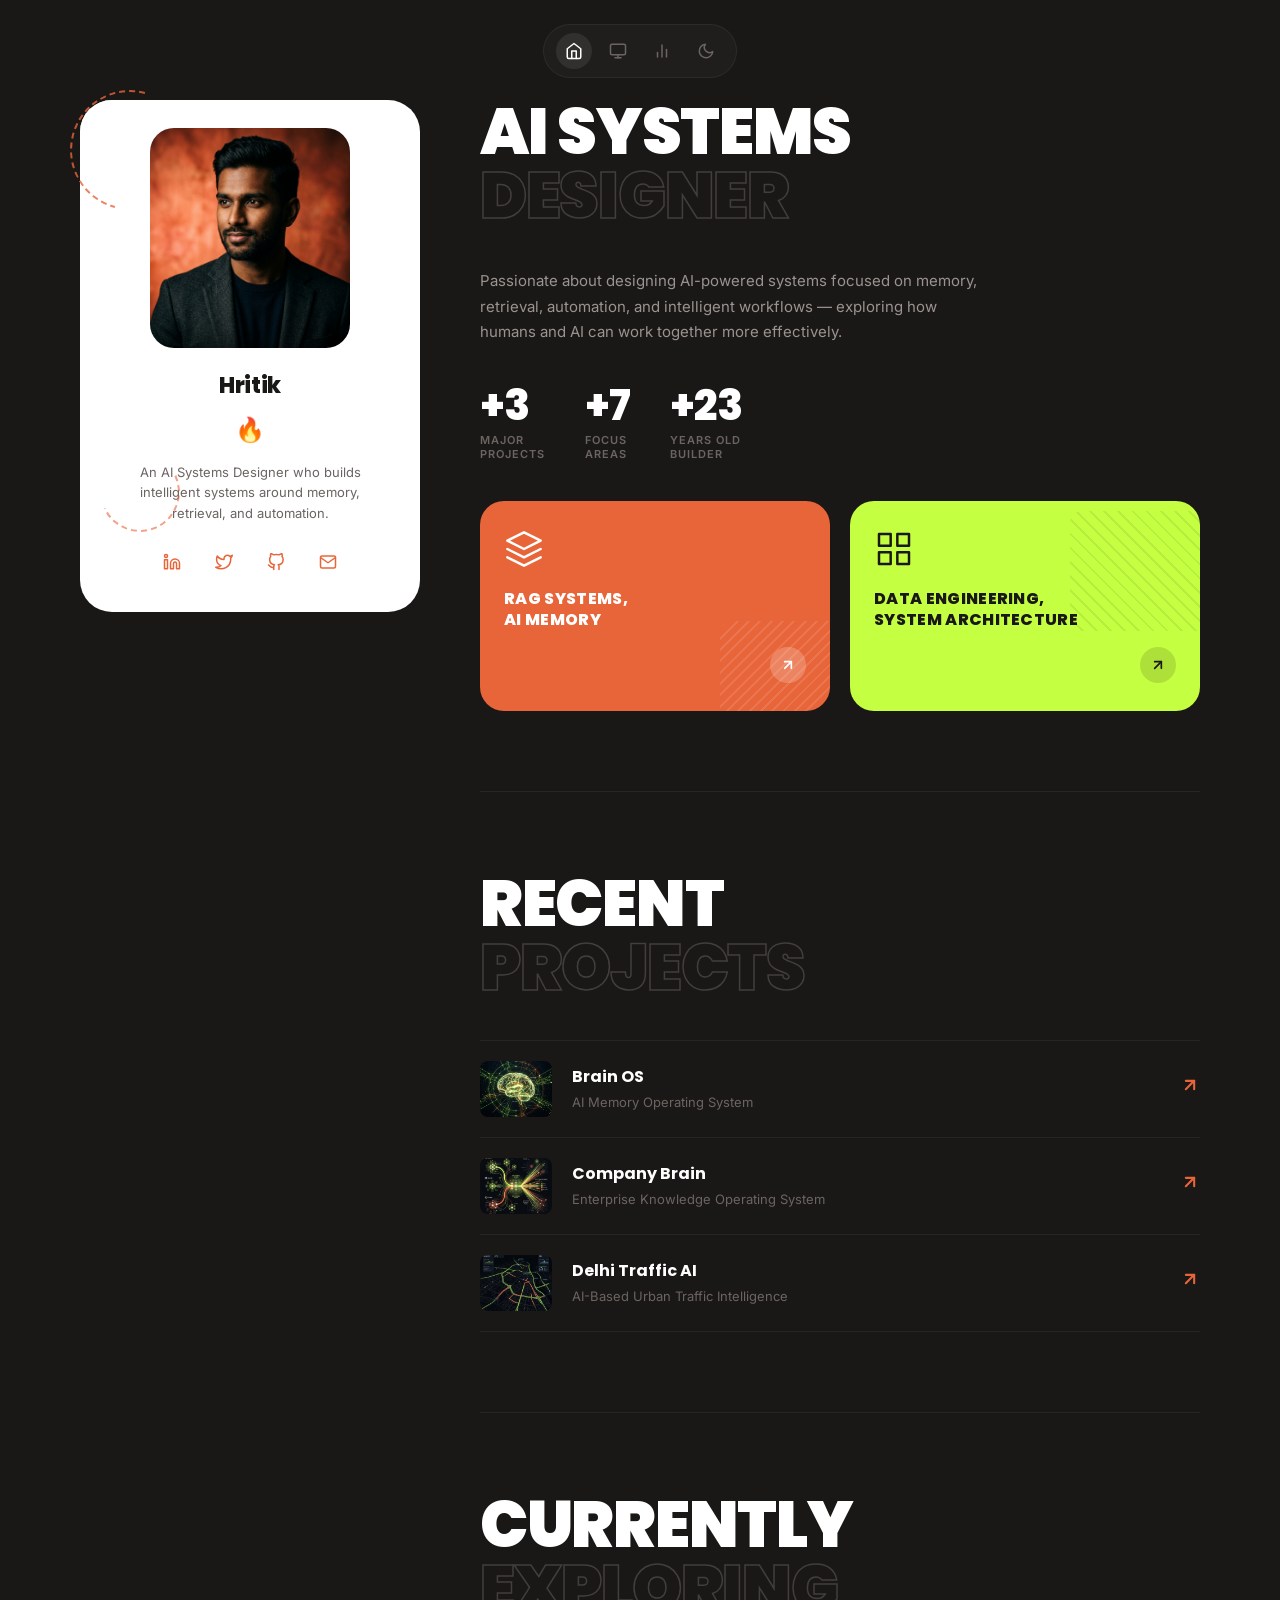
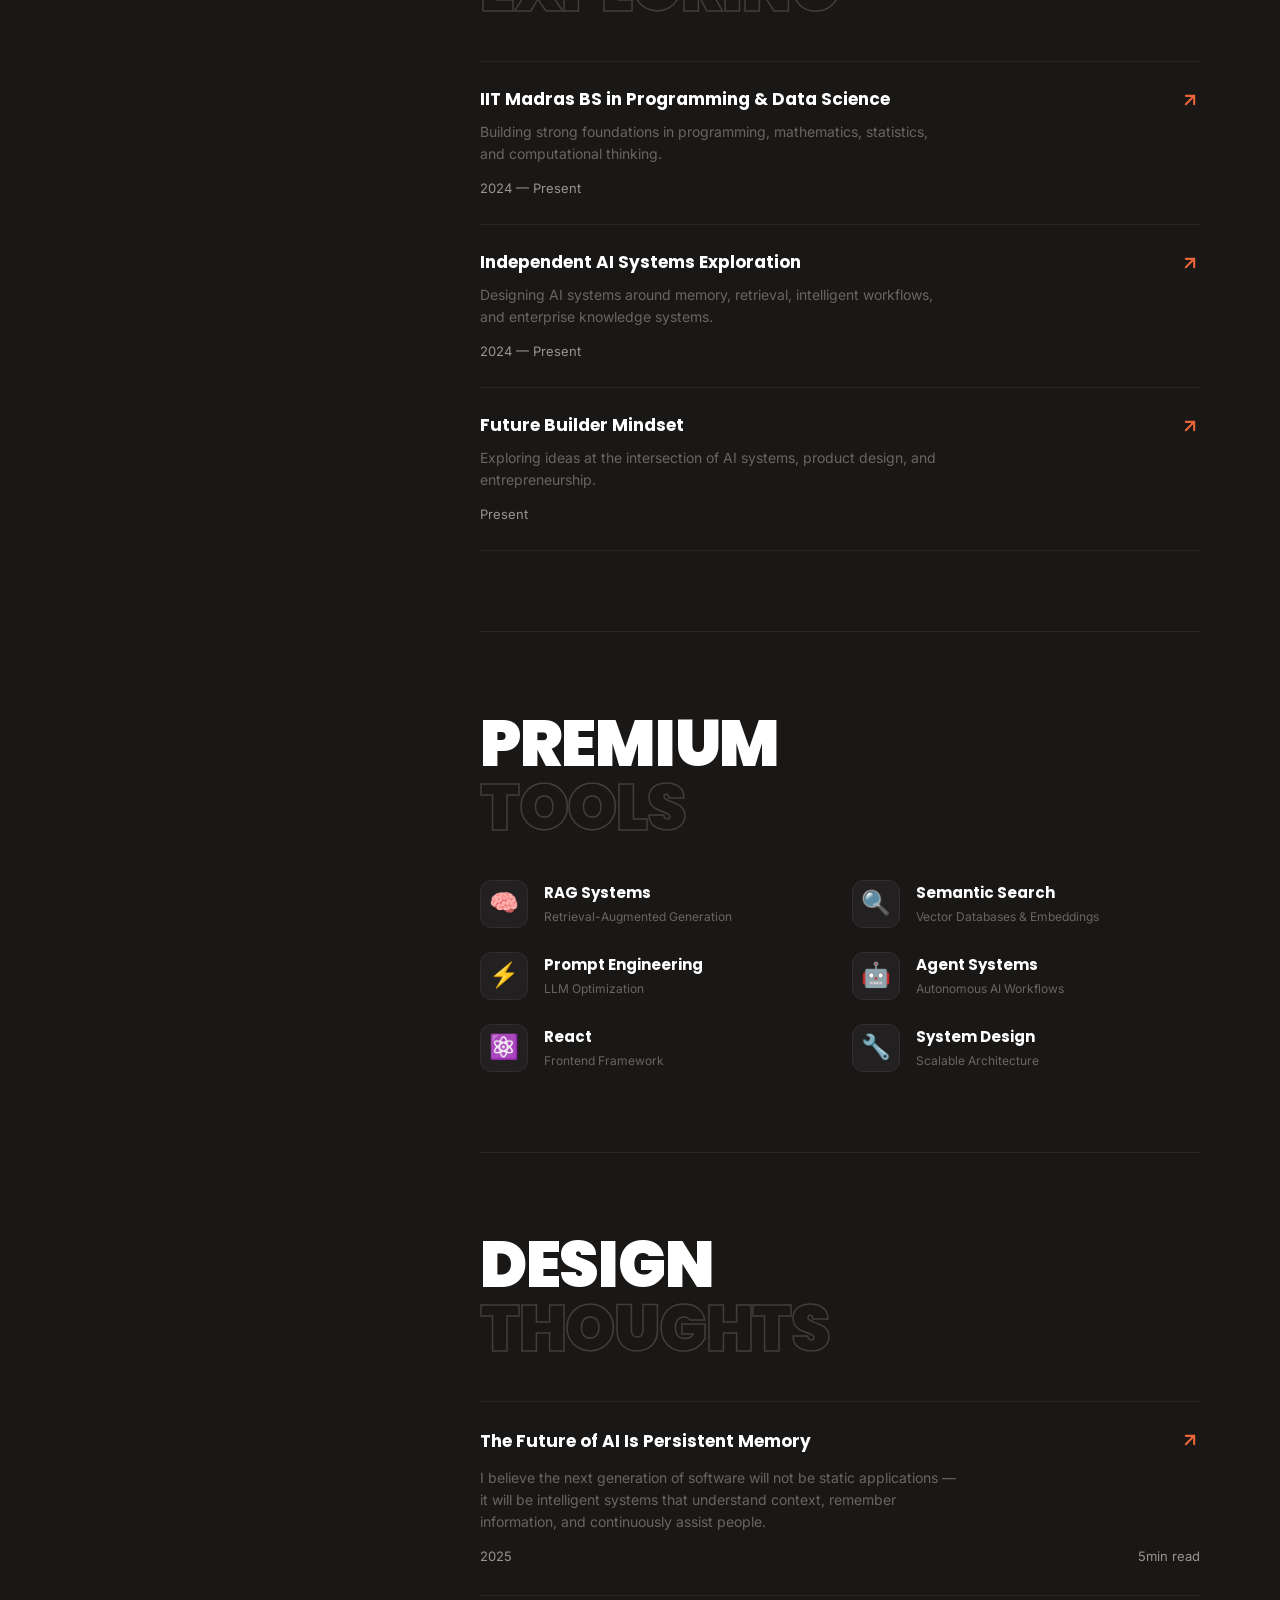
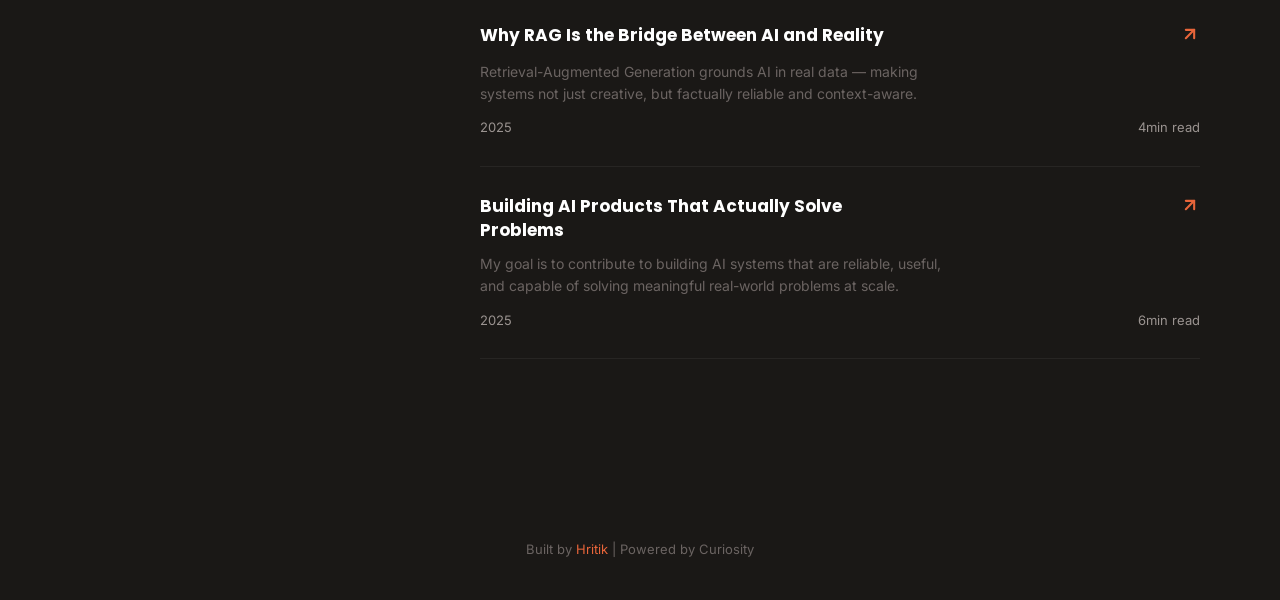
==== index.html @ 64eb112d "initial commit: Sawad-style single-page portfolio with dynamic dual-theme and full responsive contro" ====
<!DOCTYPE html>
<html lang="en">
<head>
  <script>
    (function() {
      const savedTheme = localStorage.getItem('theme') || 'dark';
      document.documentElement.setAttribute('data-theme', savedTheme);
    })();
  </script>
  <meta charset="UTF-8">
  <meta name="viewport" content="width=device-width, initial-scale=1.0">
  <title>Hritik — AI Systems Designer & Builder</title>
  <meta name="description" content="Hritik's portfolio — Designing AI systems focused on memory, retrieval, automation, and intelligent workflows.">
  <meta property="og:type" content="website">
  <meta property="og:title" content="Hritik — AI Systems Designer & Builder">
  <meta property="og:description" content="Designing AI systems focused on memory, retrieval, automation, and intelligent workflows.">
  <meta name="twitter:card" content="summary_large_image">
  <link rel="icon" href="data:image/svg+xml,<svg xmlns='http://www.w3.org/2000/svg' viewBox='0 0 100 100'><text y='.9em' font-size='90'>⚡</text></svg>">
  <link rel="stylesheet" href="css/style.css">
</head>
<body>

  <!-- ═══════════════════════════════════
       TOP ICON NAVBAR
       ═══════════════════════════════════ -->
  <nav class="top-nav" id="top-nav">
    <a href="#hero" class="active" title="Home">
      <svg viewBox="0 0 24 24" fill="none" stroke="currentColor" stroke-width="2" stroke-linecap="round" stroke-linejoin="round"><path d="M3 9l9-7 9 7v11a2 2 0 0 1-2 2H5a2 2 0 0 1-2-2z"/><polyline points="9 22 9 12 15 12 15 22"/></svg>
    </a>
    <a href="#projects" title="Projects">
      <svg viewBox="0 0 24 24" fill="none" stroke="currentColor" stroke-width="2" stroke-linecap="round" stroke-linejoin="round"><rect x="2" y="3" width="20" height="14" rx="2" ry="2"/><line x1="8" y1="21" x2="16" y2="21"/><line x1="12" y1="17" x2="12" y2="21"/></svg>
    </a>
    <a href="#experience" title="Experience">
      <svg viewBox="0 0 24 24" fill="none" stroke="currentColor" stroke-width="2" stroke-linecap="round" stroke-linejoin="round"><line x1="18" y1="20" x2="18" y2="10"/><line x1="12" y1="20" x2="12" y2="4"/><line x1="6" y1="20" x2="6" y2="14"/></svg>
    </a>
    <button id="theme-toggle" class="theme-toggle-btn" title="Toggle Theme" aria-label="Toggle Theme">
      <svg class="sun-icon" viewBox="0 0 24 24" fill="none" stroke="currentColor" stroke-width="2" stroke-linecap="round" stroke-linejoin="round"><circle cx="12" cy="12" r="5"/><line x1="12" y1="1" x2="12" y2="3"/><line x1="12" y1="21" x2="12" y2="23"/><line x1="4.22" y1="4.22" x2="5.64" y2="5.64"/><line x1="18.36" y1="18.36" x2="19.78" y2="19.78"/><line x1="1" y1="12" x2="3" y2="12"/><line x1="21" y1="12" x2="23" y2="12"/><line x1="4.22" y1="19.78" x2="5.64" y2="18.36"/><line x1="18.36" y1="5.64" x2="19.78" y2="4.22"/></svg>
      <svg class="moon-icon" viewBox="0 0 24 24" fill="none" stroke="currentColor" stroke-width="2" stroke-linecap="round" stroke-linejoin="round"><path d="M21 12.79A9 9 0 1 1 11.21 3 7 7 0 0 0 21 12.79z"/></svg>
    </button>
  </nav>

  <!-- ═══════════════════════════════════
       MAIN LAYOUT
       ═══════════════════════════════════ -->
  <div class="layout">

    <!-- ─── LEFT SIDEBAR ─── -->
    <aside class="sidebar">
      <div class="profile-card reveal">
        <div class="profile-photo-wrapper">
          <img src="assets/profile.png" alt="Hritik — AI Systems Designer">
        </div>
        <h2>Hritik</h2>
        <span class="profile-emoji">🔥</span>
        <p class="bio">An AI Systems Designer who builds intelligent systems around memory, retrieval, and automation.</p>
        <div class="social-icons">
          <a href="#" target="_blank" rel="noopener" title="LinkedIn">
            <svg viewBox="0 0 24 24" fill="none" stroke="currentColor" stroke-width="2" stroke-linecap="round" stroke-linejoin="round"><path d="M16 8a6 6 0 0 1 6 6v7h-4v-7a2 2 0 0 0-2-2 2 2 0 0 0-2 2v7h-4v-7a6 6 0 0 1 6-6z"/><rect x="2" y="9" width="4" height="12"/><circle cx="4" cy="4" r="2"/></svg>
          </a>
          <a href="#" target="_blank" rel="noopener" title="Twitter / X">
            <svg viewBox="0 0 24 24" fill="none" stroke="currentColor" stroke-width="2" stroke-linecap="round" stroke-linejoin="round"><path d="M23 3a10.9 10.9 0 0 1-3.14 1.53 4.48 4.48 0 0 0-7.86 3v1A10.66 10.66 0 0 1 3 4s-4 9 5 13a11.64 11.64 0 0 1-7 2c9 5 20 0 20-11.5a4.5 4.5 0 0 0-.08-.83A7.72 7.72 0 0 0 23 3z"/></svg>
          </a>
          <a href="#" target="_blank" rel="noopener" title="GitHub">
            <svg viewBox="0 0 24 24" fill="none" stroke="currentColor" stroke-width="2" stroke-linecap="round" stroke-linejoin="round"><path d="M9 19c-5 1.5-5-2.5-7-3m14 6v-3.87a3.37 3.37 0 0 0-.94-2.61c3.14-.35 6.44-1.54 6.44-7A5.44 5.44 0 0 0 20 4.77 5.07 5.07 0 0 0 19.91 1S18.73.65 16 2.48a13.38 13.38 0 0 0-7 0C6.27.65 5.09 1 5.09 1A5.07 5.07 0 0 0 5 4.77a5.44 5.44 0 0 0-1.5 3.78c0 5.42 3.3 6.61 6.44 7A3.37 3.37 0 0 0 9 18.13V22"/></svg>
          </a>
          <a href="mailto:hello@hritik.dev" title="Email">
            <svg viewBox="0 0 24 24" fill="none" stroke="currentColor" stroke-width="2" stroke-linecap="round" stroke-linejoin="round"><path d="M4 4h16c1.1 0 2 .9 2 2v12c0 1.1-.9 2-2 2H4c-1.1 0-2-.9-2-2V6c0-1.1.9-2 2-2z"/><polyline points="22,6 12,13 2,6"/></svg>
          </a>
        </div>
      </div>
    </aside>

    <!-- ─── RIGHT CONTENT ─── -->
    <main class="content">

      <!-- ══════ HERO ══════ -->
      <section class="section" id="hero">
        <div class="section-heading reveal">
          <span class="solid">AI Systems</span>
          <span class="outline">Designer</span>
        </div>
        <p class="hero-description reveal reveal-delay-1">
          Passionate about designing AI-powered systems focused on memory, retrieval, automation, and intelligent workflows — exploring how humans and AI can work together more effectively.
        </p>

        <div class="stats-row reveal reveal-delay-2">
          <div class="stat-item">
            <div class="stat-number" data-target="3">0</div>
            <div class="stat-label">Major<br>Projects</div>
          </div>
          <div class="stat-item">
            <div class="stat-number" data-target="7">0</div>
            <div class="stat-label">Focus<br>Areas</div>
          </div>
          <div class="stat-item">
            <div class="stat-number" data-target="23">0</div>
            <div class="stat-label">Years Old<br>Builder</div>
          </div>
        </div>

        <div class="service-cards reveal reveal-delay-3">
          <div class="service-card service-card--orange">
            <div class="card-icon">
              <svg viewBox="0 0 24 24" fill="none" stroke="currentColor" stroke-width="1.5" stroke-linecap="round" stroke-linejoin="round"><polygon points="12 2 2 7 12 12 22 7 12 2"/><polyline points="2 17 12 22 22 17"/><polyline points="2 12 12 17 22 12"/></svg>
            </div>
            <h3>RAG Systems,<br>AI Memory</h3>
            <div class="card-arrow">
              <svg width="16" height="16" viewBox="0 0 24 24" fill="none" stroke="currentColor" stroke-width="2.5" stroke-linecap="round" stroke-linejoin="round"><line x1="7" y1="17" x2="17" y2="7"/><polyline points="7 7 17 7 17 17"/></svg>
            </div>
          </div>
          <div class="service-card service-card--lime">
            <div class="card-icon">
              <svg viewBox="0 0 24 24" fill="none" stroke="currentColor" stroke-width="1.5" stroke-linecap="round" stroke-linejoin="round"><rect x="3" y="3" width="7" height="7"/><rect x="14" y="3" width="7" height="7"/><rect x="14" y="14" width="7" height="7"/><rect x="3" y="14" width="7" height="7"/></svg>
            </div>
            <h3>Data Engineering,<br>System Architecture</h3>
            <div class="card-arrow">
              <svg width="16" height="16" viewBox="0 0 24 24" fill="none" stroke="currentColor" stroke-width="2.5" stroke-linecap="round" stroke-linejoin="round"><line x1="7" y1="17" x2="17" y2="7"/><polyline points="7 7 17 7 17 17"/></svg>
            </div>
          </div>
        </div>
      </section>

      <hr class="section-divider">

      <!-- ══════ PROJECTS ══════ -->
      <section class="section" id="projects">
        <div class="section-heading reveal">
          <span class="solid">Recent</span>
          <span class="outline">Projects</span>
        </div>

        <div class="project-list">
          <a href="brain-os.html" class="project-item reveal" style="text-decoration:none;color:inherit;">
            <div class="project-thumb">
              <img src="assets/brain-os.png" alt="Brain OS">
            </div>
            <div class="project-info">
              <h3>Brain OS</h3>
              <p>AI Memory Operating System</p>
            </div>
            <div class="project-arrow">
              <svg viewBox="0 0 24 24" fill="none" stroke="currentColor" stroke-width="2.5" stroke-linecap="round" stroke-linejoin="round"><line x1="7" y1="17" x2="17" y2="7"/><polyline points="7 7 17 7 17 17"/></svg>
            </div>
          </a>

          <a href="company-brain.html" class="project-item reveal reveal-delay-1" style="text-decoration:none;color:inherit;">
            <div class="project-thumb">
              <img src="assets/company-brain.png" alt="Company Brain">
            </div>
            <div class="project-info">
              <h3>Company Brain</h3>
              <p>Enterprise Knowledge Operating System</p>
            </div>
            <div class="project-arrow">
              <svg viewBox="0 0 24 24" fill="none" stroke="currentColor" stroke-width="2.5" stroke-linecap="round" stroke-linejoin="round"><line x1="7" y1="17" x2="17" y2="7"/><polyline points="7 7 17 7 17 17"/></svg>
            </div>
          </a>

          <a href="delhi-traffic.html" class="project-item reveal reveal-delay-2" style="text-decoration:none;color:inherit;">
            <div class="project-thumb">
              <img src="assets/delhi-traffic.png" alt="Delhi Traffic AI">
            </div>
            <div class="project-info">
              <h3>Delhi Traffic AI</h3>
              <p>AI-Based Urban Traffic Intelligence</p>
            </div>
            <div class="project-arrow">
              <svg viewBox="0 0 24 24" fill="none" stroke="currentColor" stroke-width="2.5" stroke-linecap="round" stroke-linejoin="round"><line x1="7" y1="17" x2="17" y2="7"/><polyline points="7 7 17 7 17 17"/></svg>
            </div>
          </a>
        </div>
      </section>

      <hr class="section-divider">

      <!-- ══════ EXPERIENCE ══════ -->
      <section class="section" id="experience">
        <div class="section-heading reveal">
          <span class="solid">Currently</span>
          <span class="outline">Exploring</span>
        </div>

        <div class="experience-list">
          <div class="experience-item reveal">
            <div class="exp-content">
              <h3>IIT Madras BS in Programming & Data Science</h3>
              <p>Building strong foundations in programming, mathematics, statistics, and computational thinking.</p>
              <span class="exp-date">2024 — Present</span>
            </div>
            <div class="exp-arrow">
              <svg viewBox="0 0 24 24" fill="none" stroke="currentColor" stroke-width="2.5" stroke-linecap="round" stroke-linejoin="round"><line x1="7" y1="17" x2="17" y2="7"/><polyline points="7 7 17 7 17 17"/></svg>
            </div>
          </div>

          <div class="experience-item reveal reveal-delay-1">
            <div class="exp-content">
              <h3>Independent AI Systems Exploration</h3>
              <p>Designing AI systems around memory, retrieval, intelligent workflows, and enterprise knowledge systems.</p>
              <span class="exp-date">2024 — Present</span>
            </div>
            <div class="exp-arrow">
              <svg viewBox="0 0 24 24" fill="none" stroke="currentColor" stroke-width="2.5" stroke-linecap="round" stroke-linejoin="round"><line x1="7" y1="17" x2="17" y2="7"/><polyline points="7 7 17 7 17 17"/></svg>
            </div>
          </div>

          <div class="experience-item reveal reveal-delay-2">
            <div class="exp-content">
              <h3>Future Builder Mindset</h3>
              <p>Exploring ideas at the intersection of AI systems, product design, and entrepreneurship.</p>
              <span class="exp-date">Present</span>
            </div>
            <div class="exp-arrow">
              <svg viewBox="0 0 24 24" fill="none" stroke="currentColor" stroke-width="2.5" stroke-linecap="round" stroke-linejoin="round"><line x1="7" y1="17" x2="17" y2="7"/><polyline points="7 7 17 7 17 17"/></svg>
            </div>
          </div>
        </div>
      </section>

      <hr class="section-divider">

      <!-- ══════ TOOLS / SKILLS ══════ -->
      <section class="section" id="tools">
        <div class="section-heading reveal">
          <span class="solid">Premium</span>
          <span class="outline">Tools</span>
        </div>

        <div class="tools-grid">
          <div class="tool-item reveal">
            <div class="tool-icon">🧠</div>
            <div class="tool-info">
              <h4>RAG Systems</h4>
              <p>Retrieval-Augmented Generation</p>
            </div>
          </div>
          <div class="tool-item reveal reveal-delay-1">
            <div class="tool-icon">🔍</div>
            <div class="tool-info">
              <h4>Semantic Search</h4>
              <p>Vector Databases & Embeddings</p>
            </div>
          </div>
          <div class="tool-item reveal reveal-delay-1">
            <div class="tool-icon">⚡</div>
            <div class="tool-info">
              <h4>Prompt Engineering</h4>
              <p>LLM Optimization</p>
            </div>
          </div>
          <div class="tool-item reveal reveal-delay-2">
            <div class="tool-icon">🤖</div>
            <div class="tool-info">
              <h4>Agent Systems</h4>
              <p>Autonomous AI Workflows</p>
            </div>
          </div>
          <div class="tool-item reveal reveal-delay-2">
            <div class="tool-icon">⚛️</div>
            <div class="tool-info">
              <h4>React</h4>
              <p>Frontend Framework</p>
            </div>
          </div>
          <div class="tool-item reveal reveal-delay-3">
            <div class="tool-icon">🔧</div>
            <div class="tool-info">
              <h4>System Design</h4>
              <p>Scalable Architecture</p>
            </div>
          </div>
        </div>
      </section>

      <hr class="section-divider">

      <!-- ══════ VISION / THOUGHTS ══════ -->
      <section class="section" id="thoughts">
        <div class="section-heading reveal">
          <span class="solid">Design</span>
          <span class="outline">Thoughts</span>
        </div>

        <div class="thought-list">
          <div class="thought-item reveal">
            <div class="thought-header">
              <h3>The Future of AI Is Persistent Memory</h3>
              <div class="thought-arrow">
                <svg width="20" height="20" viewBox="0 0 24 24" fill="none" stroke="currentColor" stroke-width="2.5" stroke-linecap="round" stroke-linejoin="round"><line x1="7" y1="17" x2="17" y2="7"/><polyline points="7 7 17 7 17 17"/></svg>
              </div>
            </div>
            <p>I believe the next generation of software will not be static applications — it will be intelligent systems that understand context, remember information, and continuously assist people.</p>
            <div class="thought-meta">
              <span>2025</span>
              <span>5min read</span>
            </div>
          </div>

          <div class="thought-item reveal reveal-delay-1">
            <div class="thought-header">
              <h3>Why RAG Is the Bridge Between AI and Reality</h3>
              <div class="thought-arrow">
                <svg width="20" height="20" viewBox="0 0 24 24" fill="none" stroke="currentColor" stroke-width="2.5" stroke-linecap="round" stroke-linejoin="round"><line x1="7" y1="17" x2="17" y2="7"/><polyline points="7 7 17 7 17 17"/></svg>
              </div>
            </div>
            <p>Retrieval-Augmented Generation grounds AI in real data — making systems not just creative, but factually reliable and context-aware.</p>
            <div class="thought-meta">
              <span>2025</span>
              <span>4min read</span>
            </div>
          </div>

          <div class="thought-item reveal reveal-delay-2">
            <div class="thought-header">
              <h3>Building AI Products That Actually Solve Problems</h3>
              <div class="thought-arrow">
                <svg width="20" height="20" viewBox="0 0 24 24" fill="none" stroke="currentColor" stroke-width="2.5" stroke-linecap="round" stroke-linejoin="round"><line x1="7" y1="17" x2="17" y2="7"/><polyline points="7 7 17 7 17 17"/></svg>
              </div>
            </div>
            <p>My goal is to contribute to building AI systems that are reliable, useful, and capable of solving meaningful real-world problems at scale.</p>
            <div class="thought-meta">
              <span>2025</span>
              <span>6min read</span>
            </div>
          </div>
        </div>
      </section>



    </main>
  </div>

  <!-- ═══════════════════════════════════
       FOOTER
       ═══════════════════════════════════ -->
  <footer class="footer">
    <p>Built by <a href="#">Hritik</a> | Powered by Curiosity</p>
  </footer>

  <script src="js/main.js"></script>
</body>
</html>
---- css/style.css ----
/* ============================================================
   HRITIK PORTFOLIO — Sawad-Style Sticky Sidebar Design
   ============================================================ */

/* ---------- Google Fonts ---------- */
@import url('https://fonts.googleapis.com/css2?family=Inter:wght@300;400;500;600;700;800;900&family=Poppins:wght@400;500;600;700;800;900&display=swap');

/* ---------- CSS Custom Properties ---------- */
:root {
  --bg-primary:      #1a1816;
  --bg-card:         #222020;
  --bg-card-hover:   #2a2827;
  --bg-input:        #2c2a28;
  --text-primary:    #ffffff;
  --text-secondary:  #9a9390;
  --text-tertiary:   #6b6462;
  --accent-orange:   #e8653a;
  --accent-lime:     #c5ff41;
  --accent-orange-hover: #f47a52;
  --sidebar-bg:      #ffffff;
  --sidebar-text:    #1a1816;
  --sidebar-muted:   #6b6462;
  --radius-sm:       8px;
  --radius-md:       16px;
  --radius-lg:       24px;
  --radius-xl:       32px;
  --ease:            cubic-bezier(0.22, 1, 0.36, 1);

  /* Dynamic theme variables (Dark theme default) */
  --border-line:     rgba(255, 255, 255, 0.06);
  --nav-bg:          rgba(34, 32, 30, 0.9);
  --nav-border:      rgba(255, 255, 255, 0.06);
  --nav-link-hover:  rgba(255, 255, 255, 0.08);
}

[data-theme="light"] {
  --bg-primary:      #f9f8f6;
  --bg-card:         #ffffff;
  --bg-card-hover:   #f0edea;
  --bg-input:        #f0edea;
  --text-primary:    #1a1816;
  --text-secondary:  #5e5856;
  --text-tertiary:   #8a8280;
  --sidebar-bg:      #1a1816;
  --sidebar-text:    #ffffff;
  --sidebar-muted:   #9a9390;
  --border-line:     rgba(0, 0, 0, 0.08);
  --nav-bg:          rgba(255, 255, 255, 0.9);
  --nav-border:      rgba(0, 0, 0, 0.08);
  --nav-link-hover:  rgba(0, 0, 0, 0.06);
}

/* ---------- Reset ---------- */
*, *::before, *::after {
  box-sizing: border-box;
  margin: 0;
  padding: 0;
}

html {
  scroll-behavior: smooth;
  -webkit-font-smoothing: antialiased;
  -moz-osx-font-smoothing: grayscale;
}

body {
  font-family: 'Inter', sans-serif;
  background: var(--bg-primary);
  color: var(--text-secondary);
  font-size: 15px;
  line-height: 1.6;
  overflow-x: hidden;
}

::-webkit-scrollbar { width: 5px; }
::-webkit-scrollbar-track { background: var(--bg-primary); }
::-webkit-scrollbar-thumb { background: #333; border-radius: 10px; }
::-webkit-scrollbar-thumb:hover { background: var(--accent-orange); }

::selection { background: var(--accent-orange); color: #fff; }

a { color: inherit; text-decoration: none; }
img { max-width: 100%; display: block; }
ul, ol { list-style: none; }

/* ============================================================
   TOP ICON NAVBAR
   ============================================================ */
.top-nav {
  position: fixed;
  top: 24px;
  left: 50%;
  transform: translateX(-50%);
  z-index: 1000;
  display: flex;
  align-items: center;
  gap: 8px;
  background: var(--nav-bg);
  border: 1px solid var(--nav-border);
  border-radius: 100px;
  padding: 8px 12px;
  transition: all 0.3s var(--ease);
}

.top-nav a {
  width: 36px;
  height: 36px;
  display: flex;
  align-items: center;
  justify-content: center;
  border-radius: 50%;
  color: var(--text-tertiary);
  transition: all 0.3s var(--ease);
}

.top-nav a:hover,
.top-nav a.active {
  color: var(--text-primary);
  background: var(--nav-link-hover);
}

/* ---------- Theme Switcher Button ---------- */
.theme-toggle-btn {
  width: 36px;
  height: 36px;
  display: flex;
  align-items: center;
  justify-content: center;
  border-radius: 50%;
  color: var(--text-tertiary);
  background: transparent;
  border: none;
  cursor: pointer;
  transition: all 0.3s var(--ease);
  outline: none;
  padding: 0;
}

.theme-toggle-btn:hover {
  color: var(--text-primary);
  background: var(--nav-link-hover);
}

.theme-toggle-btn svg {
  width: 18px;
  height: 18px;
}

.sun-icon { display: none; }
.moon-icon { display: block; }

[data-theme="light"] .sun-icon { display: block; }
[data-theme="light"] .moon-icon { display: none; }

.top-nav a svg {
  width: 18px;
  height: 18px;
}

/* ============================================================
   MAIN LAYOUT — Sidebar + Content
   ============================================================ */
.layout {
  display: grid;
  grid-template-columns: 340px 1fr;
  gap: 60px;
  max-width: 1200px;
  margin: 0 auto;
  padding: 100px 40px 60px;
  min-height: 100vh;
}

/* ============================================================
   LEFT SIDEBAR — Sticky Profile Card
   ============================================================ */
.sidebar {
  position: sticky;
  top: 100px;
  height: fit-content;
  align-self: start;
}

.profile-card {
  background: var(--sidebar-bg);
  border-radius: var(--radius-xl);
  padding: 28px 28px 32px;
  text-align: center;
  position: relative;
  overflow: visible;
}

/* Decorative dashed curve */
.profile-card::before {
  content: '';
  position: absolute;
  top: -10px;
  left: -10px;
  width: 120px;
  height: 120px;
  border: 2px dashed var(--accent-orange);
  border-radius: 50%;
  border-right-color: transparent;
  border-bottom-color: transparent;
  transform: rotate(-30deg);
  opacity: 0.8;
}

.profile-card::after {
  content: '';
  position: absolute;
  bottom: 80px;
  left: 20px;
  width: 80px;
  height: 80px;
  border: 2px dashed var(--accent-orange);
  border-radius: 50%;
  border-left-color: transparent;
  border-top-color: transparent;
  transform: rotate(20deg);
  opacity: 0.6;
}

.profile-photo-wrapper {
  width: 200px;
  height: 220px;
  margin: 0 auto 20px;
  position: relative;
  border-radius: var(--radius-lg);
  overflow: hidden;
  background: var(--accent-orange);
}

.profile-photo-wrapper img {
  width: 100%;
  height: 100%;
  object-fit: cover;
  display: block;
}

.profile-card h2 {
  font-family: 'Poppins', sans-serif;
  font-size: 22px;
  font-weight: 800;
  color: var(--sidebar-text);
  margin-bottom: 8px;
  letter-spacing: -0.02em;
}

.profile-emoji {
  font-size: 24px;
  display: block;
  margin-bottom: 12px;
  animation: bounce 2s ease-in-out infinite;
}

@keyframes bounce {
  0%, 100% { transform: translateY(0); }
  50% { transform: translateY(-6px); }
}

.profile-card .bio {
  font-size: 13px;
  color: var(--sidebar-muted);
  line-height: 1.6;
  margin-bottom: 20px;
  padding: 0 10px;
}

.social-icons {
  display: flex;
  justify-content: center;
  gap: 16px;
}

.social-icons a {
  width: 36px;
  height: 36px;
  display: flex;
  align-items: center;
  justify-content: center;
  color: var(--accent-orange);
  border-radius: 50%;
  transition: all 0.3s var(--ease);
}

.social-icons a:hover {
  background: rgba(232, 101, 58, 0.1);
  transform: translateY(-2px);
}

.social-icons a svg {
  width: 18px;
  height: 18px;
}

/* ============================================================
   RIGHT CONTENT AREA
   ============================================================ */
.content {
  padding-top: 0;
}

/* ---------- Section Heading Pattern ---------- */
.section-heading {
  margin-bottom: 40px;
}

.section-heading .solid {
  font-family: 'Poppins', sans-serif;
  font-size: clamp(42px, 6vw, 64px);
  font-weight: 900;
  color: var(--text-primary);
  line-height: 1.0;
  letter-spacing: -0.02em;
  text-transform: uppercase;
  display: block;
}

.section-heading .outline {
  font-family: 'Poppins', sans-serif;
  font-size: clamp(42px, 6vw, 64px);
  font-weight: 900;
  line-height: 1.0;
  letter-spacing: -0.02em;
  text-transform: uppercase;
  -webkit-text-stroke: 1.5px var(--text-tertiary);
  color: transparent;
  display: block;
  opacity: 0.5;
}

/* ---------- Section Spacing ---------- */
.section {
  margin-bottom: 80px;
}

.section-divider {
  width: 100%;
  height: 1px;
  background: var(--border-line);
  border: none;
  margin: 0 0 80px 0;
}

/* ============================================================
   HERO SECTION
   ============================================================ */
.hero-description {
  font-size: 15px;
  color: var(--text-secondary);
  line-height: 1.7;
  margin-bottom: 40px;
  max-width: 500px;
}

/* Stats Row */
.stats-row {
  display: flex;
  gap: 40px;
  margin-bottom: 40px;
}

.stat-item .stat-number {
  font-family: 'Poppins', sans-serif;
  font-size: 42px;
  font-weight: 800;
  color: var(--text-primary);
  letter-spacing: -0.02em;
  line-height: 1;
}

.stat-item .stat-label {
  font-size: 11px;
  font-weight: 600;
  letter-spacing: 1px;
  text-transform: uppercase;
  color: var(--text-tertiary);
  margin-top: 6px;
  line-height: 1.3;
}

/* Service Cards */
.service-cards {
  display: grid;
  grid-template-columns: 1fr 1fr;
  gap: 20px;
}

.service-card {
  padding: 28px 24px;
  border-radius: var(--radius-lg);
  position: relative;
  overflow: hidden;
  min-height: 160px;
  display: flex;
  flex-direction: column;
  justify-content: space-between;
  transition: transform 0.4s var(--ease);
}

.service-card:hover {
  transform: translateY(-4px);
}

.service-card--orange {
  background: var(--accent-orange);
  color: #fff;
}

.service-card--lime {
  background: var(--accent-lime);
  color: var(--bg-primary);
}

/* Decorative zigzag lines */
.service-card--lime::before {
  content: '';
  position: absolute;
  top: 10px;
  right: -10px;
  width: 140px;
  height: 120px;
  background: repeating-linear-gradient(
    45deg,
    transparent,
    transparent 8px,
    rgba(0,0,0,0.07) 8px,
    rgba(0,0,0,0.07) 10px
  );
  border-radius: 12px;
}

.service-card--orange::before {
  content: '';
  position: absolute;
  bottom: -10px;
  right: -10px;
  width: 120px;
  height: 100px;
  background: repeating-linear-gradient(
    -45deg,
    transparent,
    transparent 6px,
    rgba(255,255,255,0.1) 6px,
    rgba(255,255,255,0.1) 8px
  );
  border-radius: 12px;
}

.service-card .card-icon {
  width: 40px;
  height: 40px;
  margin-bottom: 20px;
}

.service-card .card-icon svg {
  width: 40px;
  height: 40px;
}

.service-card h3 {
  font-family: 'Poppins', sans-serif;
  font-size: 16px;
  font-weight: 800;
  text-transform: uppercase;
  line-height: 1.3;
  letter-spacing: 0.02em;
}

.service-card .card-arrow {
  width: 36px;
  height: 36px;
  border-radius: 50%;
  display: flex;
  align-items: center;
  justify-content: center;
  align-self: flex-end;
  margin-top: 16px;
  transition: transform 0.3s var(--ease);
}

.service-card--orange .card-arrow {
  background: rgba(255,255,255,0.2);
  color: #fff;
}

.service-card--lime .card-arrow {
  background: rgba(0,0,0,0.12);
  color: var(--bg-primary);
}

.service-card:hover .card-arrow {
  transform: translateX(4px);
}

/* ============================================================
   PROJECTS SECTION
   ============================================================ */
.project-list {
  display: flex;
  flex-direction: column;
  gap: 0;
}

.project-item {
  display: flex;
  align-items: center;
  gap: 20px;
  padding: 20px 0;
  border-bottom: 1px solid var(--border-line);
  transition: all 0.3s var(--ease);
  cursor: pointer;
}

.project-item:first-child {
  border-top: 1px solid var(--border-line);
}

.project-item:hover {
  padding-left: 8px;
}

.project-thumb {
  width: 72px;
  height: 56px;
  border-radius: var(--radius-sm);
  overflow: hidden;
  flex-shrink: 0;
}

.project-thumb img {
  width: 100%;
  height: 100%;
  object-fit: cover;
}

.project-info {
  flex: 1;
}

.project-info h3 {
  font-family: 'Poppins', sans-serif;
  font-size: 16px;
  font-weight: 700;
  color: var(--text-primary);
  margin-bottom: 2px;
}

.project-info p {
  font-size: 13px;
  color: var(--text-tertiary);
}

.project-arrow {
  color: var(--accent-orange);
  flex-shrink: 0;
  transition: transform 0.3s var(--ease);
}

.project-item:hover .project-arrow {
  transform: translate(4px, -4px);
}

.project-arrow svg {
  width: 20px;
  height: 20px;
}

/* ============================================================
   EXPERIENCE SECTION
   ============================================================ */
.experience-list {
  display: flex;
  flex-direction: column;
  gap: 0;
}

.experience-item {
  padding: 24px 0;
  border-bottom: 1px solid var(--border-line);
  display: flex;
  justify-content: space-between;
  align-items: flex-start;
  gap: 20px;
  transition: all 0.3s var(--ease);
}

.experience-item:first-child {
  border-top: 1px solid var(--border-line);
}

.experience-item:hover {
  padding-left: 8px;
}

.exp-content {
  flex: 1;
}

.exp-content h3 {
  font-family: 'Poppins', sans-serif;
  font-size: 17px;
  font-weight: 700;
  color: var(--text-primary);
  margin-bottom: 8px;
}

.exp-content p {
  font-size: 14px;
  color: var(--text-tertiary);
  line-height: 1.6;
  margin-bottom: 10px;
  max-width: 460px;
}

.exp-date {
  font-size: 13px;
  color: var(--text-secondary);
}

.exp-arrow {
  color: var(--accent-orange);
  flex-shrink: 0;
  margin-top: 4px;
  transition: transform 0.3s var(--ease);
}

.experience-item:hover .exp-arrow {
  transform: translate(4px, -4px);
}

.exp-arrow svg {
  width: 20px;
  height: 20px;
}

/* ============================================================
   TOOLS SECTION
   ============================================================ */
.tools-grid {
  display: grid;
  grid-template-columns: 1fr 1fr;
  gap: 24px;
}

.tool-item {
  display: flex;
  align-items: center;
  gap: 16px;
  transition: all 0.3s var(--ease);
}

.tool-item:hover {
  transform: translateX(4px);
}

.tool-icon {
  width: 48px;
  height: 48px;
  border-radius: 12px;
  display: flex;
  align-items: center;
  justify-content: center;
  font-size: 24px;
  flex-shrink: 0;
  background: var(--bg-card);
  border: 1px solid var(--border-line);
}

.tool-info h4 {
  font-family: 'Poppins', sans-serif;
  font-size: 15px;
  font-weight: 700;
  color: var(--text-primary);
  margin-bottom: 2px;
}

.tool-info p {
  font-size: 12px;
  color: var(--text-tertiary);
}

/* ============================================================
   THOUGHTS / VISION SECTION
   ============================================================ */
.thought-list {
  display: flex;
  flex-direction: column;
  gap: 0;
}

.thought-item {
  padding: 28px 0;
  border-bottom: 1px solid var(--border-line);
  transition: all 0.3s var(--ease);
}

.thought-item:first-child {
  border-top: 1px solid var(--border-line);
}

.thought-item:hover {
  padding-left: 8px;
}

.thought-header {
  display: flex;
  justify-content: space-between;
  align-items: flex-start;
  margin-bottom: 10px;
}

.thought-header h3 {
  font-family: 'Poppins', sans-serif;
  font-size: 17px;
  font-weight: 700;
  color: var(--text-primary);
  line-height: 1.4;
  max-width: 420px;
}

.thought-header .thought-arrow {
  color: var(--accent-orange);
  flex-shrink: 0;
  transition: transform 0.3s var(--ease);
}

.thought-item:hover .thought-arrow {
  transform: translate(4px, -4px);
}

.thought-item p {
  font-size: 14px;
  color: var(--text-tertiary);
  line-height: 1.6;
  margin-bottom: 12px;
  max-width: 480px;
}

.thought-meta {
  display: flex;
  justify-content: space-between;
  font-size: 13px;
  color: var(--text-secondary);
}

/* ============================================================
   CONTACT SECTION
   ============================================================ */
.contact-form {
  display: flex;
  flex-direction: column;
  gap: 24px;
  margin-top: 8px;
}

.form-row {
  display: grid;
  grid-template-columns: 1fr 1fr;
  gap: 20px;
}

.form-group {
  display: flex;
  flex-direction: column;
  gap: 8px;
}

.form-group label {
  font-size: 13px;
  font-weight: 500;
  color: var(--text-secondary);
}

.form-group input,
.form-group select,
.form-group textarea {
  background: var(--bg-input);
  border: 1px solid var(--border-line);
  border-radius: var(--radius-sm);
  padding: 14px 16px;
  color: var(--text-primary);
  font-family: 'Inter', sans-serif;
  font-size: 14px;
  outline: none;
  transition: border-color 0.3s var(--ease);
}

.form-group input::placeholder,
.form-group textarea::placeholder {
  color: var(--text-tertiary);
}

.form-group input:focus,
.form-group select:focus,
.form-group textarea:focus {
  border-color: var(--accent-orange);
}

.form-group textarea {
  min-height: 120px;
  resize: vertical;
}

.form-group select {
  appearance: none;
  -webkit-appearance: none;
  background-image: url("data:image/svg+xml,%3Csvg xmlns='http://www.w3.org/2000/svg' width='16' height='16' viewBox='0 0 24 24' fill='none' stroke='%236b6462' stroke-width='2'%3E%3Cpolyline points='6 9 12 15 18 9'/%3E%3C/svg%3E");
  background-repeat: no-repeat;
  background-position: right 14px center;
  cursor: pointer;
}

.form-group select option {
  background: var(--bg-card);
  color: var(--text-primary);
}

.submit-btn {
  width: 100%;
  padding: 16px;
  border: none;
  border-radius: var(--radius-sm);
  background: var(--accent-orange);
  color: #fff;
  font-family: 'Poppins', sans-serif;
  font-size: 15px;
  font-weight: 700;
  cursor: pointer;
  transition: all 0.3s var(--ease);
}

.submit-btn:hover {
  background: var(--accent-orange-hover);
  transform: translateY(-2px);
  box-shadow: 0 8px 30px rgba(232, 101, 58, 0.3);
}

/* ============================================================
   FOOTER
   ============================================================ */
.footer {
  text-align: center;
  padding: 40px 20px;
  font-size: 13px;
  color: var(--text-tertiary);
}

.footer a {
  color: var(--accent-orange);
  transition: opacity 0.3s;
}

.footer a:hover {
  opacity: 0.8;
}

/* ============================================================
   SCROLL REVEAL
   ============================================================ */
.reveal {
  opacity: 0;
  transform: translateY(30px);
  transition: all 0.7s var(--ease);
}

.reveal.revealed {
  opacity: 1;
  transform: translateY(0);
}

.reveal-delay-1 { transition-delay: 0.1s; }
.reveal-delay-2 { transition-delay: 0.2s; }
.reveal-delay-3 { transition-delay: 0.3s; }
.reveal-delay-4 { transition-delay: 0.4s; }

/* ============================================================
   RESPONSIVE — Tablet
   ============================================================ */
@media (max-width: 1024px) {
  .layout {
    grid-template-columns: 280px 1fr;
    gap: 40px;
    padding: 100px 24px 60px;
  }

  .profile-photo-wrapper {
    width: 170px;
    height: 190px;
  }

  .stats-row {
    gap: 24px;
  }

  .stat-item .stat-number {
    font-size: 32px;
  }
}

/* ============================================================
   RESPONSIVE — Mobile & Tablet Stack
   ============================================================ */
@media (max-width: 960px) {
  .layout {
    grid-template-columns: 1fr;
    gap: 40px;
    padding: 80px 20px 40px;
  }

  .sidebar {
    position: relative;
    top: 0;
  }

  .profile-card {
    max-width: 320px;
    margin: 0 auto;
  }

  .section-heading .solid,
  .section-heading .outline {
    font-size: clamp(32px, 9vw, 48px);
  }

  .stats-row {
    gap: 20px;
    flex-wrap: wrap;
  }

  .stat-item .stat-number {
    font-size: 28px;
  }

  .service-cards {
    grid-template-columns: 1fr;
  }

  .form-row {
    grid-template-columns: 1fr;
  }

  .tools-grid {
    grid-template-columns: 1fr;
  }

  .top-nav {
    top: 12px;
    padding: 6px 10px;
    gap: 4px;
  }

  .top-nav a {
    width: 32px;
    height: 32px;
  }
}

/* ============================================================
   RESPONSIVE — Small Mobile
   ============================================================ */
@media (max-width: 480px) {
  .layout {
    padding: 60px 16px 30px;
    gap: 28px;
  }

  .profile-card {
    padding: 20px 20px 24px;
  }

  .profile-photo-wrapper {
    width: 150px;
    height: 165px;
  }

  .top-nav {
    width: calc(100% - 32px);
    justify-content: space-around;
    padding: 6px 8px;
  }
}
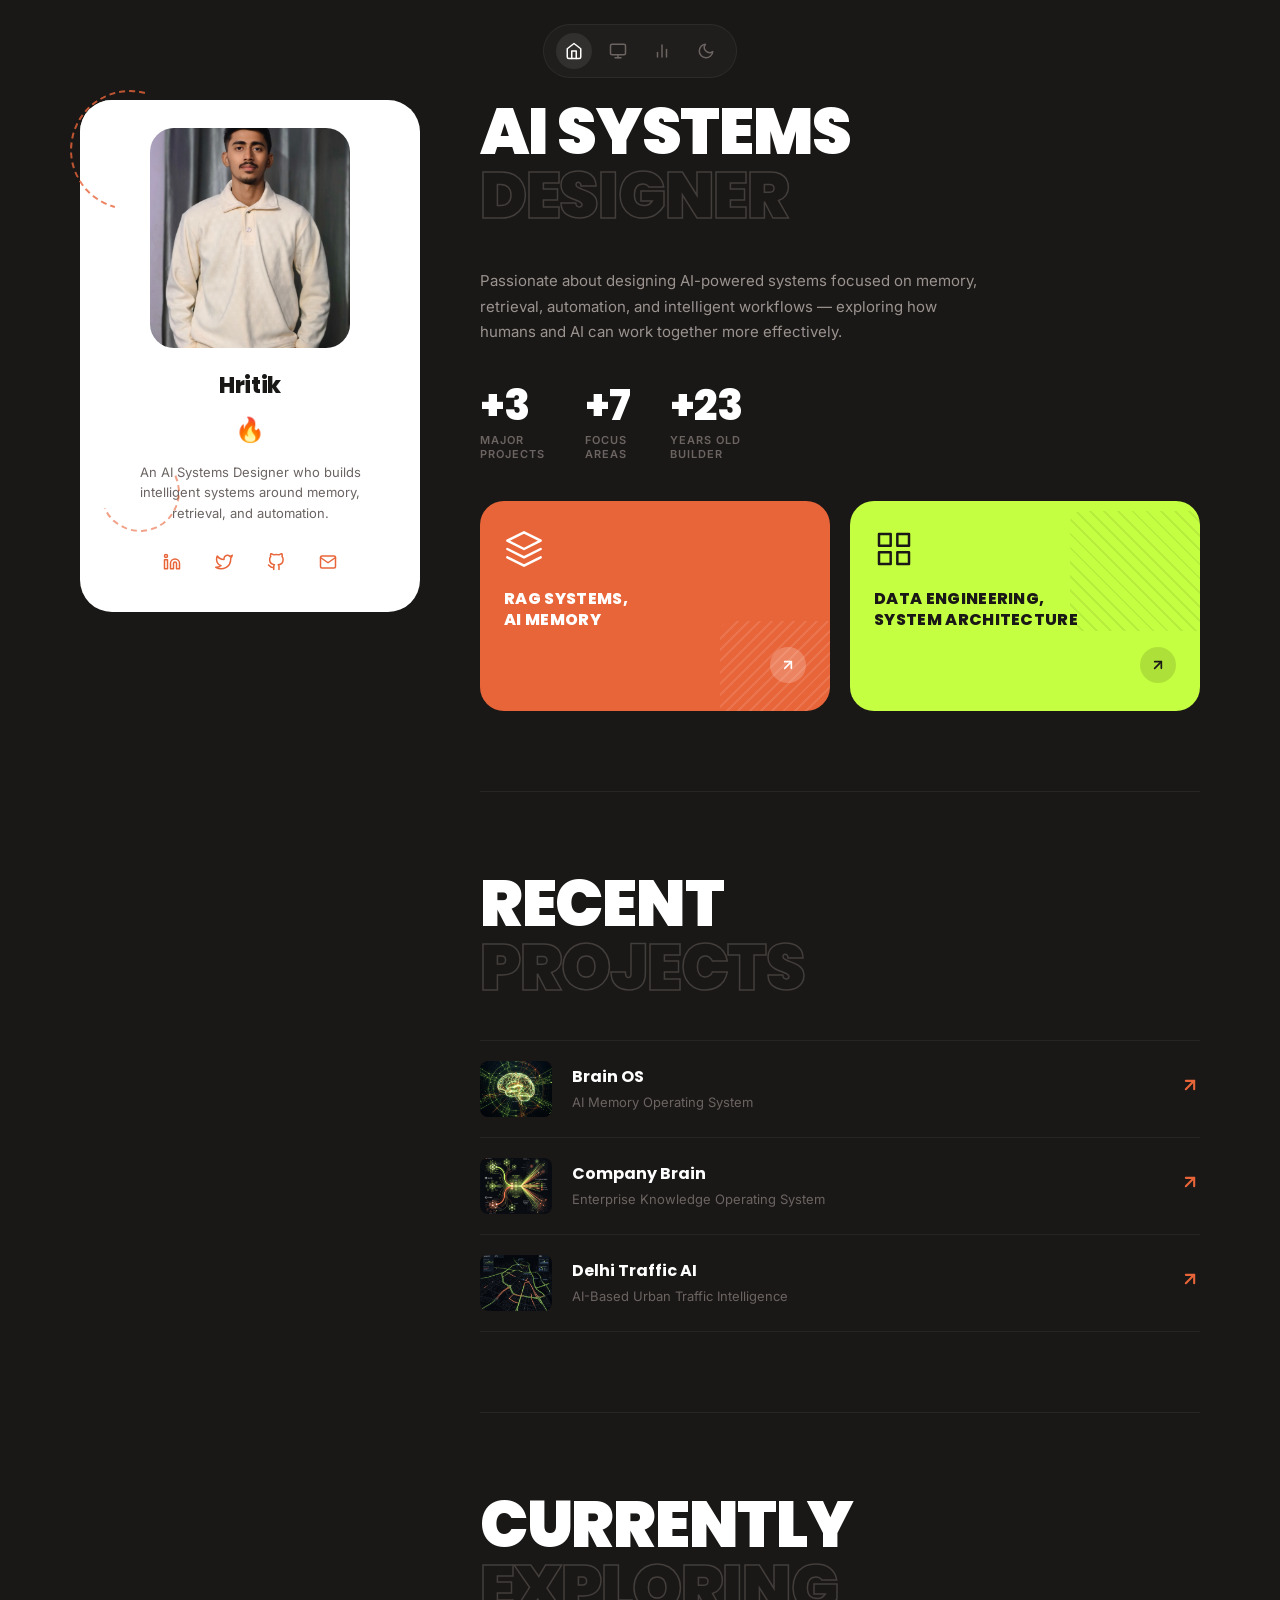
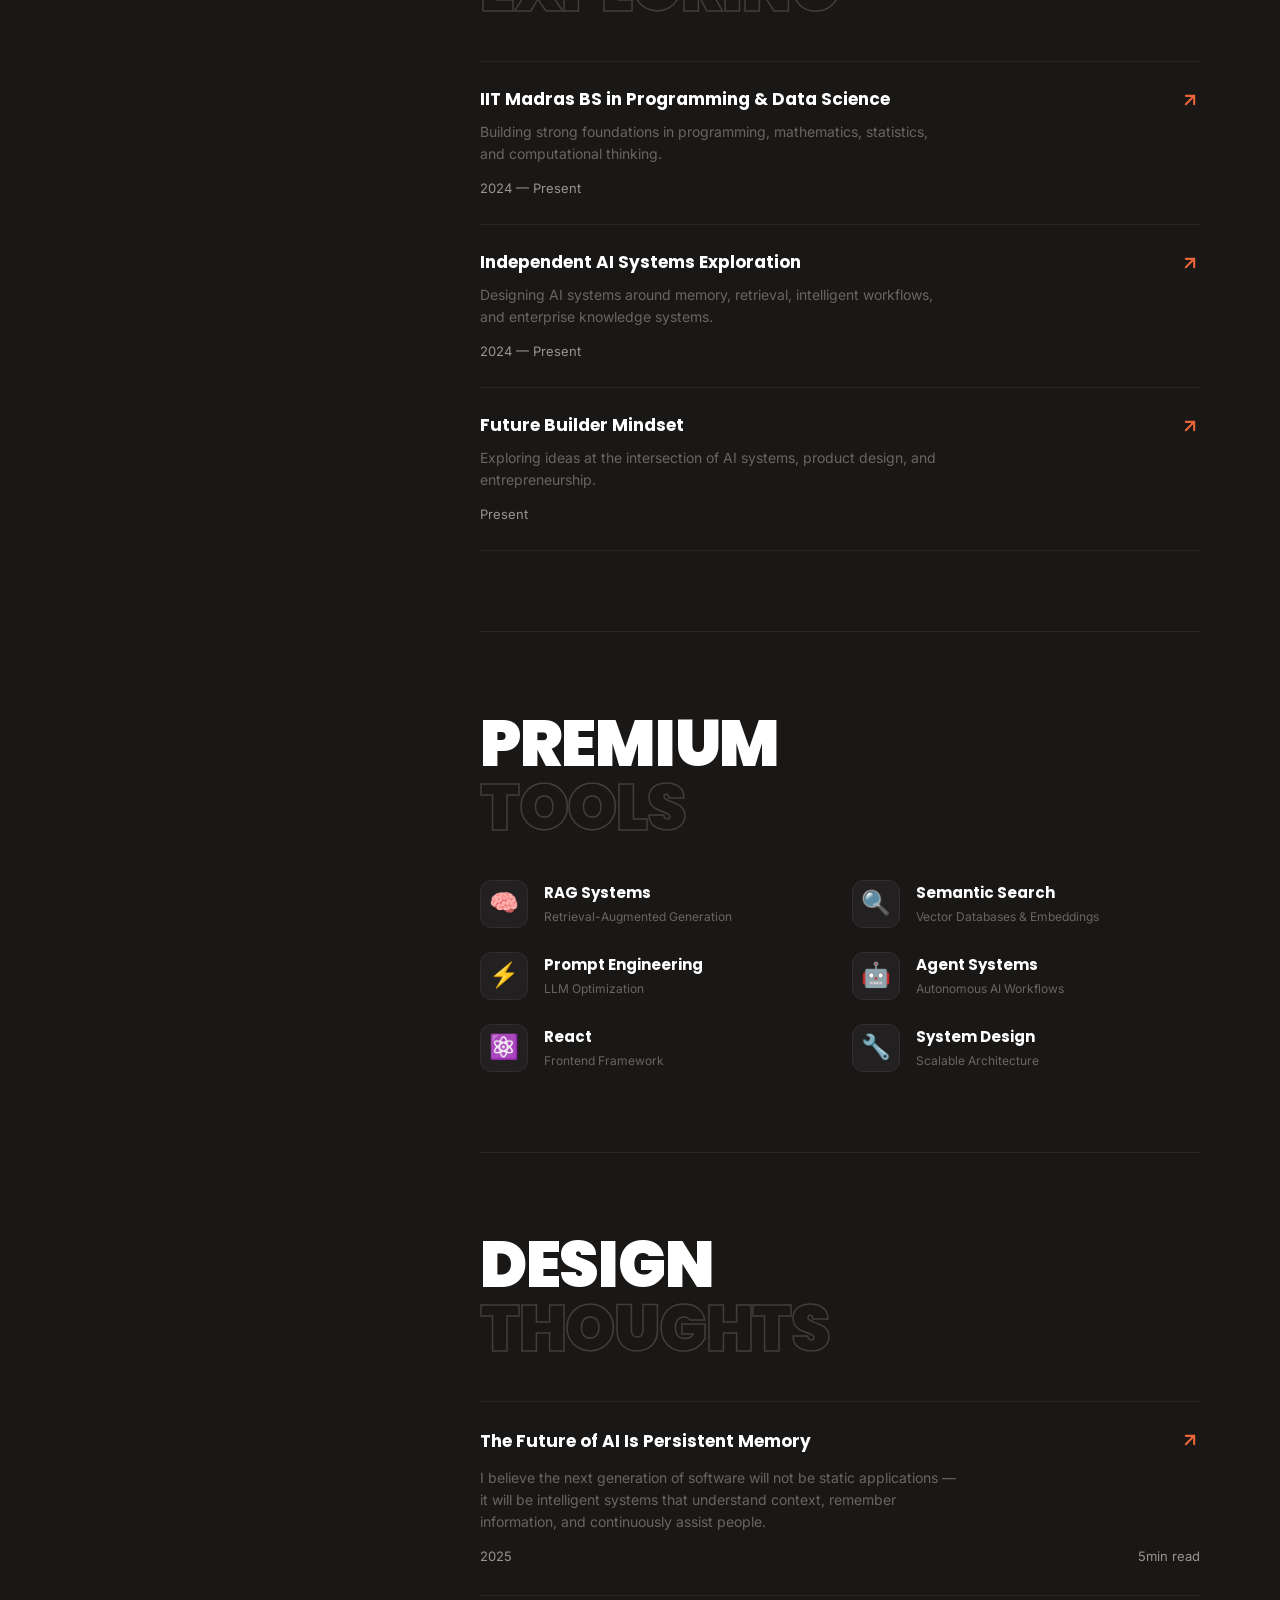
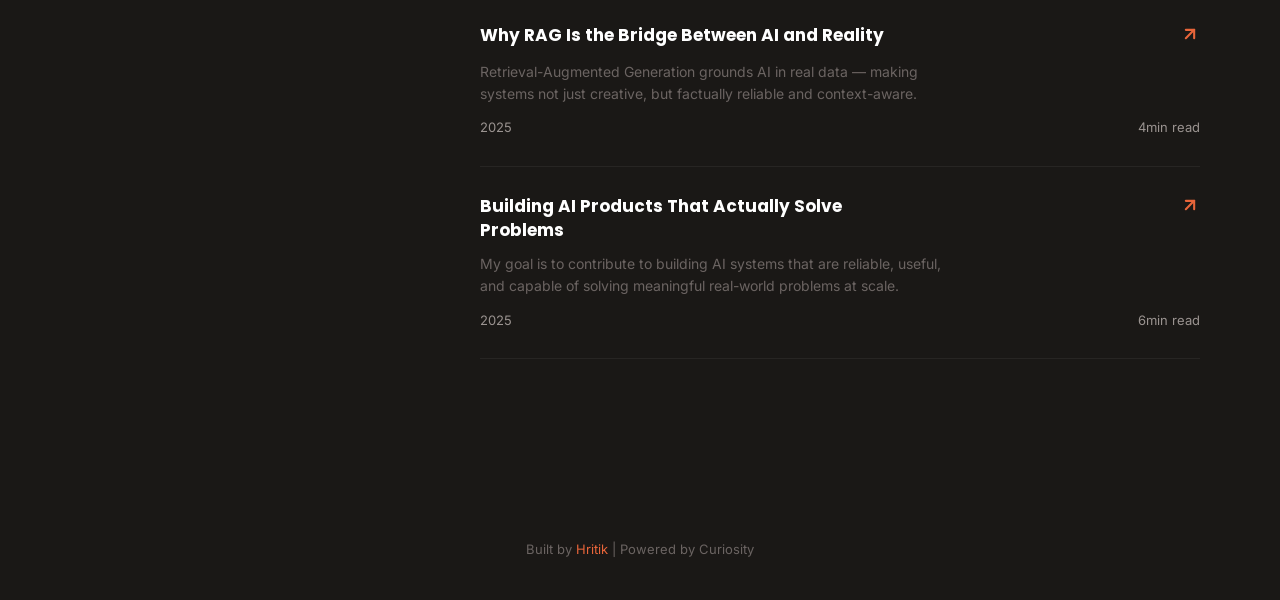
==== commit d664a987: "update: replace placeholder avatar with user profile photo" ====
--- a/index.html
+++ b/index.html
@@ -48,7 +48,7 @@
     <aside class="sidebar">
       <div class="profile-card reveal">
         <div class="profile-photo-wrapper">
-          <img src="assets/profile.png" alt="Hritik — AI Systems Designer">
+          <img src="assets/profile.jpg" alt="Hritik — AI Systems Designer">
         </div>
         <h2>Hritik</h2>
         <span class="profile-emoji">🔥</span>
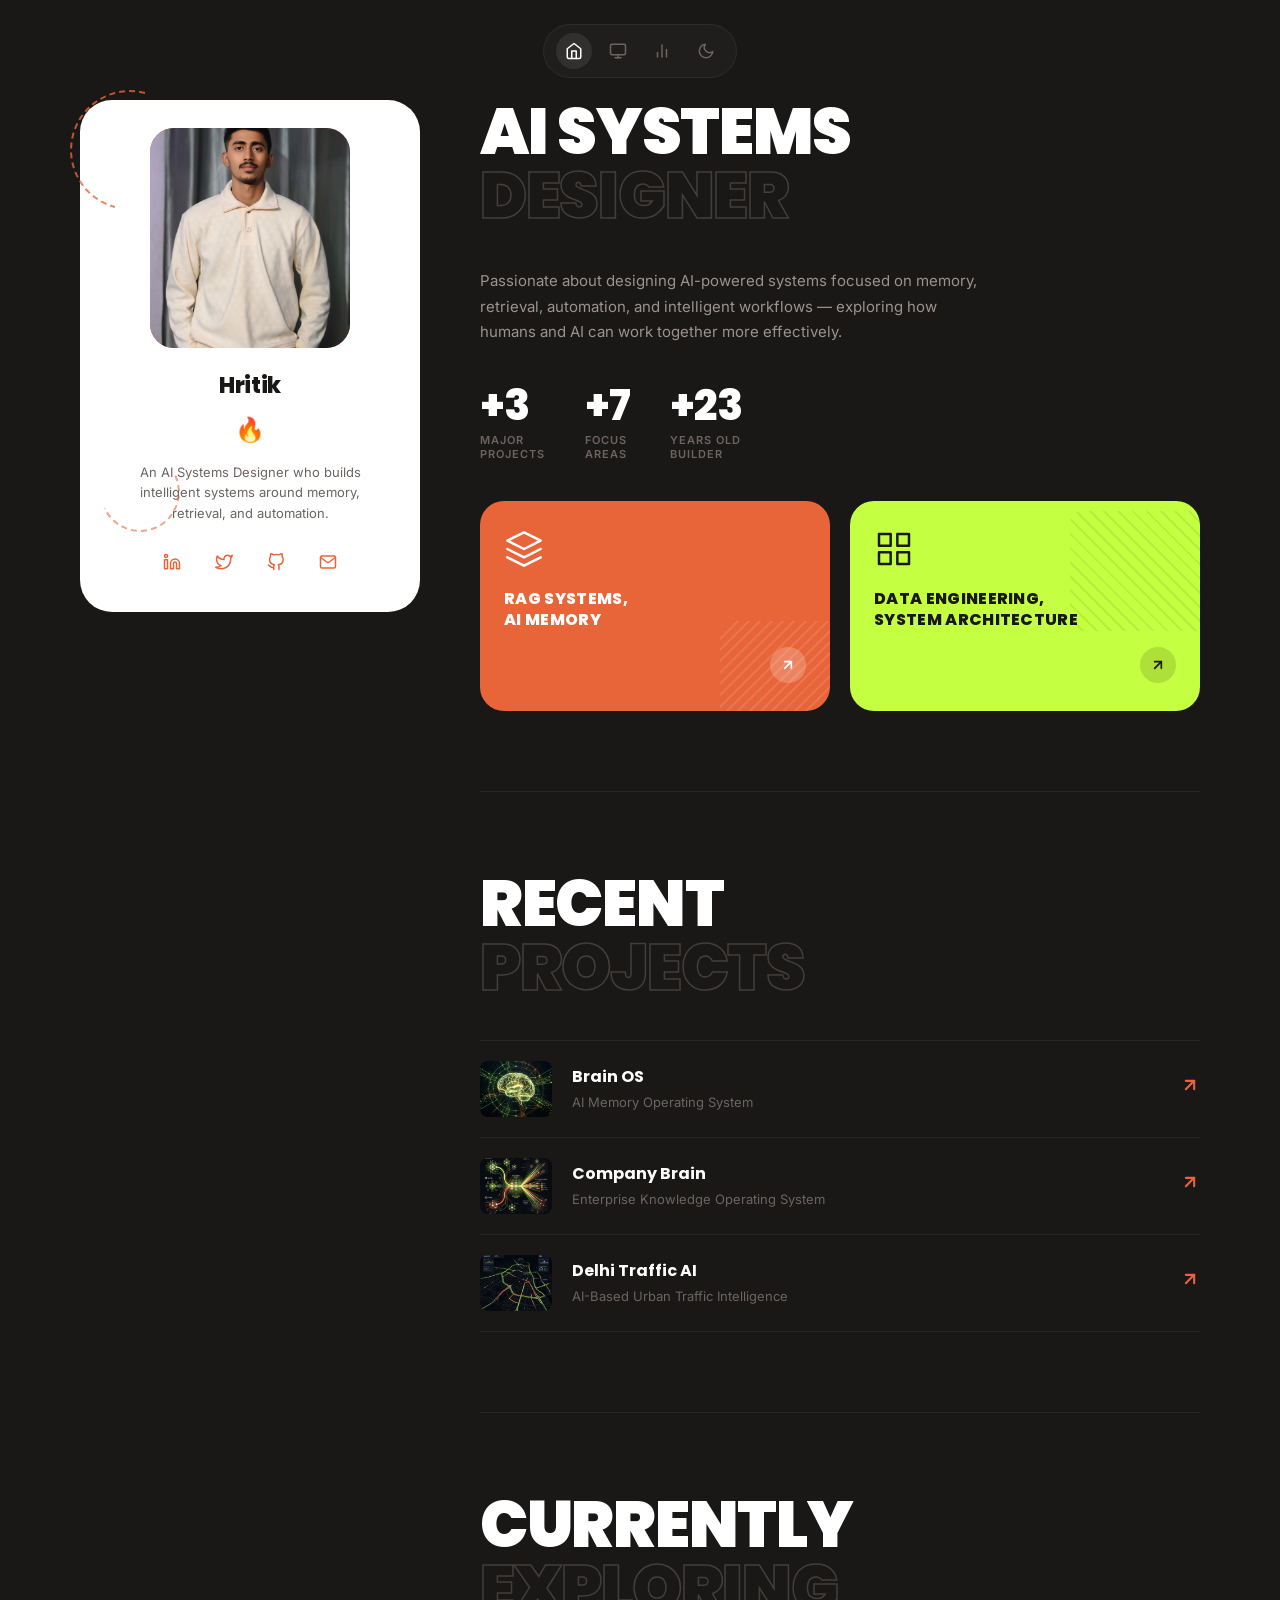
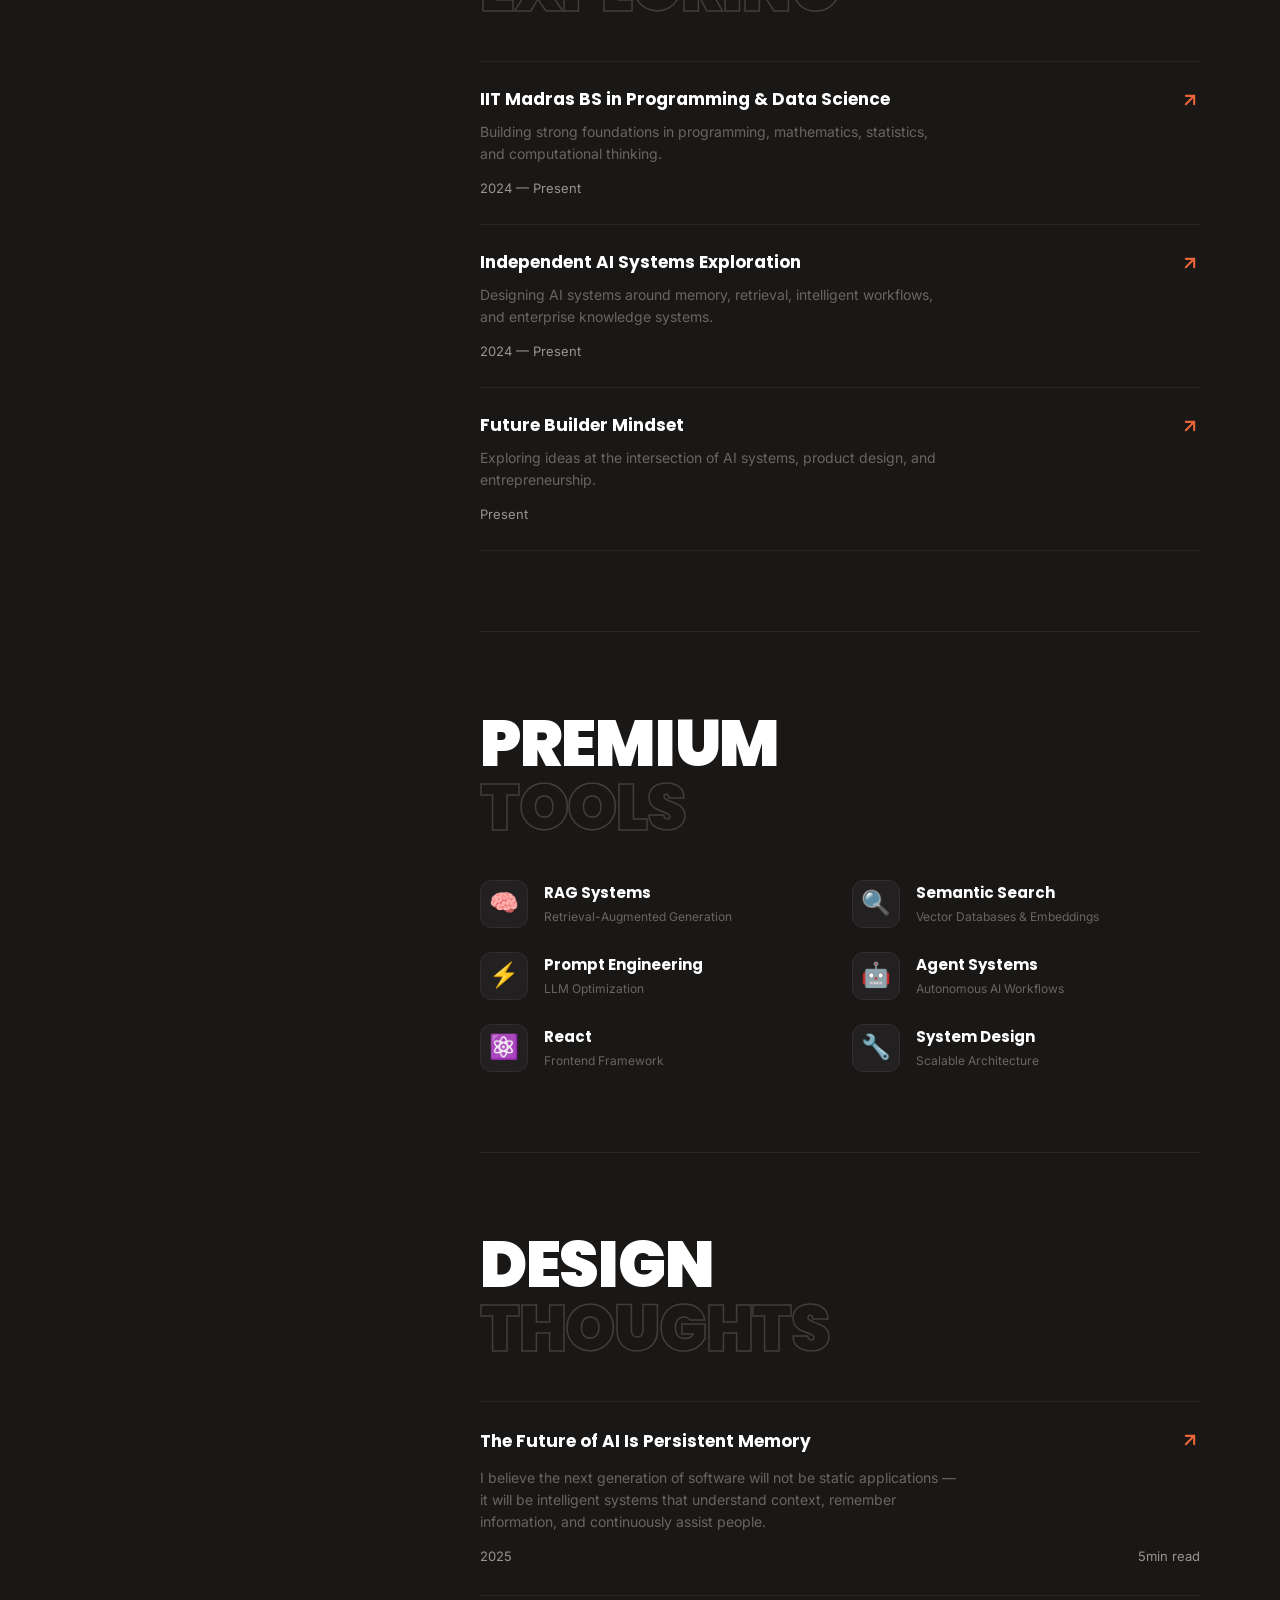
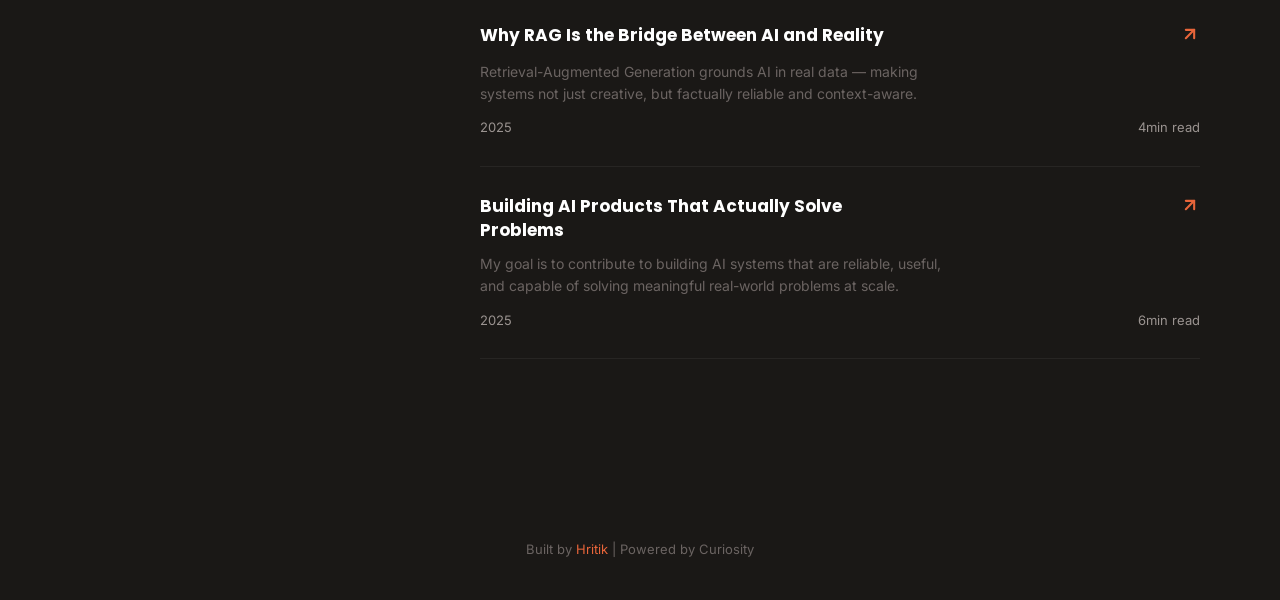
==== commit 03d35a0f: "feat: add secret developer easter egg portal triggered by 5 clicks on avatar to customize zoom, offs" ====
--- a/index.html
+++ b/index.html
@@ -337,6 +337,64 @@
     <p>Built by <a href="#">Hritik</a> | Powered by Curiosity</p>
   </footer>
 
+  <!-- ═══════════════════════════════════
+       SECRET DEVELOPER PORTAL (EASTER EGG)
+       ═══════════════════════════════════ -->
+  <div id="dev-portal" class="dev-portal-overlay">
+    <div class="dev-portal-card">
+      <div class="dev-portal-header">
+        <h3>⚡ SYSTEM ACCESS PORTAL</h3>
+        <button id="dev-portal-close" class="dev-portal-close-btn">&times;</button>
+      </div>
+      <p class="dev-portal-subtitle">Configure avatar scale, crop offset, and image assets.</p>
+      
+      <div class="dev-portal-body">
+        <!-- Image Upload -->
+        <div class="dev-control-group">
+          <label>Replace Avatar Asset</label>
+          <div class="file-upload-wrapper">
+            <button class="custom-file-btn">Choose Image</button>
+            <input type="file" id="avatar-upload" accept="image/*">
+            <span id="file-name-label">No file selected</span>
+          </div>
+        </div>
+
+        <!-- Scale Slider -->
+        <div class="dev-control-group">
+          <div class="slider-label-row">
+            <label>Image Zoom Scale</label>
+            <span id="scale-value-display">1.0x</span>
+          </div>
+          <input type="range" id="avatar-scale" min="0.8" max="2.5" step="0.05" value="1.0">
+        </div>
+
+        <!-- Y Offset Slider -->
+        <div class="dev-control-group">
+          <div class="slider-label-row">
+            <label>Vertical Position Offset</label>
+            <span id="y-value-display">0px</span>
+          </div>
+          <input type="range" id="avatar-y" min="-100" max="100" step="2" value="0">
+        </div>
+
+        <!-- Border Radius Select -->
+        <div class="dev-control-group">
+          <label>Avatar Border Style</label>
+          <div class="border-style-buttons">
+            <button class="style-btn" data-radius="var(--radius-lg)">Standard</button>
+            <button class="style-btn" data-radius="0px">Sharp</button>
+            <button class="style-btn" data-radius="50%">Circle</button>
+          </div>
+        </div>
+      </div>
+
+      <div class="dev-portal-footer">
+        <button id="dev-portal-reset" class="dev-reset-btn">Reset Defaults</button>
+        <button id="dev-portal-save" class="dev-save-btn">Apply & Close</button>
+      </div>
+    </div>
+  </div>
+
   <script src="js/main.js"></script>
 </body>
 </html>
--- a/css/style.css
+++ b/css/style.css
@@ -409,7 +409,7 @@
 
 .service-card--lime {
   background: var(--accent-lime);
-  color: var(--bg-primary);
+  color: #1a1816;
 }
 
 /* Decorative zigzag lines */
@@ -486,7 +486,7 @@
 
 .service-card--lime .card-arrow {
   background: rgba(0,0,0,0.12);
-  color: var(--bg-primary);
+  color: #1a1816;
 }
 
 .service-card:hover .card-arrow {
@@ -945,12 +945,17 @@
   }
 
   .top-nav {
-    top: 12px;
-    padding: 6px 10px;
-    gap: 4px;
-  }
-
-  .top-nav a {
+    top: auto;
+    bottom: 24px;
+    padding: 6px 12px;
+    gap: 8px;
+    width: auto;
+    max-width: max-content;
+    box-shadow: 0 8px 32px rgba(0, 0, 0, 0.25);
+  }
+
+  .top-nav a,
+  .top-nav .theme-toggle-btn {
     width: 32px;
     height: 32px;
   }
@@ -975,8 +980,253 @@
   }
 
   .top-nav {
-    width: calc(100% - 32px);
-    justify-content: space-around;
-    padding: 6px 8px;
-  }
-}
+    width: auto;
+    max-width: max-content;
+    padding: 6px 12px;
+    gap: 8px;
+  }
+}
+
+/* ============================================================
+   SECRET DEVELOPER PORTAL (EASTER EGG MODAL)
+   ============================================================ */
+.dev-portal-overlay {
+  position: fixed;
+  top: 0;
+  left: 0;
+  right: 0;
+  bottom: 0;
+  background: rgba(0, 0, 0, 0.85);
+  backdrop-filter: blur(12px);
+  -webkit-backdrop-filter: blur(12px);
+  z-index: 9999;
+  display: flex;
+  align-items: center;
+  justify-content: center;
+  opacity: 0;
+  pointer-events: none;
+  transition: all 0.3s cubic-bezier(0.22, 1, 0.36, 1);
+}
+
+.dev-portal-overlay.open {
+  opacity: 1;
+  pointer-events: auto;
+}
+
+.dev-portal-card {
+  background: var(--bg-card);
+  border: 1px solid var(--accent-orange);
+  border-radius: var(--radius-lg);
+  width: calc(100% - 32px);
+  max-width: 440px;
+  padding: 28px;
+  box-shadow: 0 20px 50px rgba(0,0,0,0.5), 0 0 30px rgba(232, 101, 58, 0.15);
+  transform: translateY(20px) scale(0.95);
+  transition: all 0.4s cubic-bezier(0.22, 1, 0.36, 1);
+}
+
+.dev-portal-overlay.open .dev-portal-card {
+  transform: translateY(0) scale(1);
+}
+
+.dev-portal-header {
+  display: flex;
+  justify-content: space-between;
+  align-items: center;
+  margin-bottom: 8px;
+}
+
+.dev-portal-header h3 {
+  font-family: 'Poppins', sans-serif;
+  font-size: 18px;
+  font-weight: 800;
+  color: var(--accent-orange);
+  letter-spacing: 0.5px;
+}
+
+.dev-portal-close-btn {
+  background: transparent;
+  border: none;
+  color: var(--text-tertiary);
+  font-size: 28px;
+  cursor: pointer;
+  line-height: 1;
+  transition: color 0.2s;
+}
+
+.dev-portal-close-btn:hover {
+  color: var(--text-primary);
+}
+
+.dev-portal-subtitle {
+  font-size: 12px;
+  color: var(--text-tertiary);
+  margin-bottom: 24px;
+}
+
+.dev-portal-body {
+  display: flex;
+  flex-direction: column;
+  gap: 20px;
+  margin-bottom: 28px;
+}
+
+.dev-control-group {
+  display: flex;
+  flex-direction: column;
+  gap: 8px;
+}
+
+.dev-control-group label {
+  font-family: 'Poppins', sans-serif;
+  font-size: 12px;
+  font-weight: 700;
+  text-transform: uppercase;
+  color: var(--text-secondary);
+  letter-spacing: 0.5px;
+}
+
+.file-upload-wrapper {
+  display: flex;
+  align-items: center;
+  gap: 12px;
+  position: relative;
+}
+
+.custom-file-btn {
+  background: var(--bg-primary);
+  border: 1px solid var(--border-line);
+  color: var(--text-primary);
+  padding: 8px 16px;
+  border-radius: var(--radius-sm);
+  font-size: 13px;
+  font-weight: 600;
+  cursor: pointer;
+  transition: all 0.2s;
+}
+
+.custom-file-btn:hover {
+  border-color: var(--accent-orange);
+  background: rgba(232, 101, 58, 0.05);
+}
+
+#avatar-upload {
+  position: absolute;
+  left: 0;
+  top: 0;
+  opacity: 0;
+  width: 110px;
+  height: 36px;
+  cursor: pointer;
+}
+
+#file-name-label {
+  font-size: 12px;
+  color: var(--text-tertiary);
+  overflow: hidden;
+  text-overflow: ellipsis;
+  white-space: nowrap;
+  max-width: 200px;
+}
+
+.slider-label-row {
+  display: flex;
+  justify-content: space-between;
+  align-items: center;
+}
+
+.slider-label-row span {
+  font-size: 12px;
+  font-weight: 700;
+  color: var(--accent-orange);
+}
+
+.dev-control-group input[type="range"] {
+  -webkit-appearance: none;
+  width: 100%;
+  height: 6px;
+  border-radius: 3px;
+  background: var(--bg-primary);
+  outline: none;
+}
+
+.dev-control-group input[type="range"]::-webkit-slider-thumb {
+  -webkit-appearance: none;
+  width: 18px;
+  height: 18px;
+  border-radius: 50%;
+  background: var(--accent-orange);
+  cursor: pointer;
+  transition: transform 0.1s;
+}
+
+.dev-control-group input[type="range"]::-webkit-slider-thumb:hover {
+  transform: scale(1.2);
+}
+
+.border-style-buttons {
+  display: grid;
+  grid-template-columns: repeat(3, 1fr);
+  gap: 8px;
+}
+
+.style-btn {
+  background: var(--bg-primary);
+  border: 1px solid var(--border-line);
+  color: var(--text-secondary);
+  padding: 8px;
+  border-radius: var(--radius-sm);
+  font-size: 12px;
+  font-weight: 600;
+  cursor: pointer;
+  transition: all 0.2s;
+}
+
+.style-btn:hover, .style-btn.active {
+  border-color: var(--accent-orange);
+  color: var(--text-primary);
+}
+
+.style-btn.active {
+  background: rgba(232, 101, 58, 0.1);
+}
+
+.dev-portal-footer {
+  display: flex;
+  justify-content: space-between;
+  gap: 12px;
+}
+
+.dev-reset-btn, .dev-save-btn {
+  font-family: 'Poppins', sans-serif;
+  font-size: 13px;
+  font-weight: 700;
+  padding: 12px 20px;
+  border-radius: var(--radius-sm);
+  cursor: pointer;
+  transition: all 0.2s;
+}
+
+.dev-reset-btn {
+  background: transparent;
+  border: 1px solid var(--border-line);
+  color: var(--text-tertiary);
+}
+
+.dev-reset-btn:hover {
+  border-color: #ef4444;
+  color: #ef4444;
+}
+
+.dev-save-btn {
+  background: var(--accent-orange);
+  border: none;
+  color: #fff;
+  flex: 1;
+}
+
+.dev-save-btn:hover {
+  background: var(--accent-orange-hover);
+  transform: translateY(-1px);
+}
+
